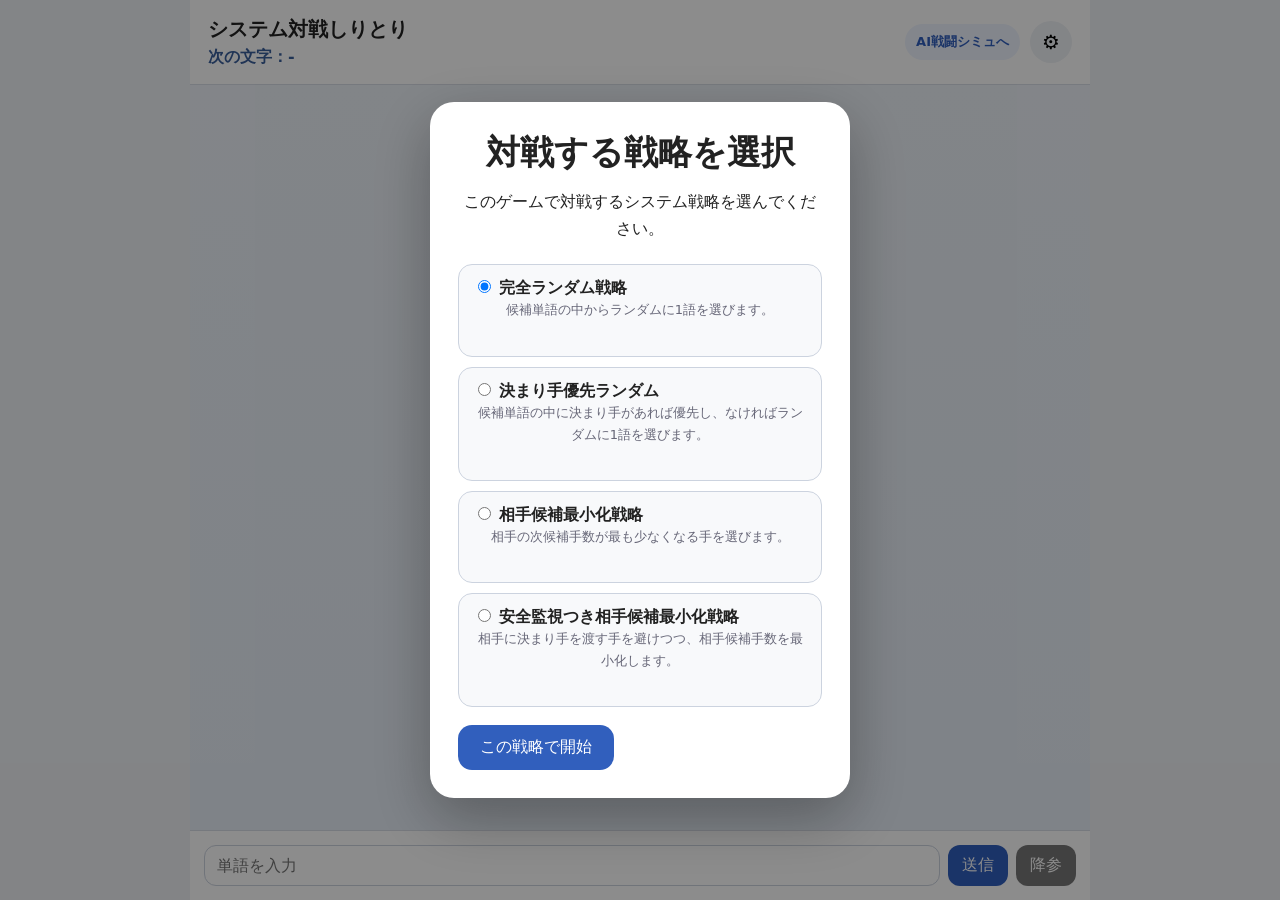
==== index.html @ b28f5e9c "しりとりアプリの作成" ====
<!DOCTYPE html>
<html lang="ja">
<head>
  <meta charset="UTF-8" />
  <meta name="viewport" content="width=device-width, initial-scale=1.0" />
  <title>システム対戦しりとり</title>
  <link rel="stylesheet" href="css/style.css" />
</head>

<body>
  <div class="app-shell">
<header class="app-header">
  <div>
    <h1>システム対戦しりとり</h1>
    <p id="requiredHeadLabel" class="required-head">次の文字：-</p>
  </div>

  <div class="header-actions">
    <a class="header-link" href="simulation.html">AI戦闘シミュへ</a>

    <button id="settingsButton" class="settings-button" type="button">
      ⚙
    </button>
  </div>
</header>

    <aside id="settingsPanel" class="settings-panel" hidden>
      <h2>設定</h2>

      <label class="setting-row">
        <span>濁音・半濁音</span>
        <select id="dakutenModeSelect">
          <option value="strict">厳密モード</option>
          <option value="loose">ゆるめモード</option>
        </select>
      </label>

      <p class="setting-note">
        ※ゲーム中に変更した場合、次のリトライから反映されます。
      </p>

      <label class="setting-row checkbox-row">
        <input id="debugModeCheckbox" type="checkbox" />
        <span>デバッグモード</span>
      </label>
    </aside>

    <main class="main-area">
      <section id="chatLog" class="chat-log" aria-label="チャット履歴"></section>

      <section id="debugPanel" class="debug-panel" hidden>
        <h2>デバッグ表示</h2>
        <div id="debugWarnings" class="debug-warnings"></div>
        <div id="debugInfo" class="debug-info"></div>
      </section>

      <form id="inputForm" class="input-area">
        <input
          id="wordInput"
          type="text"
          autocomplete="off"
          placeholder="単語を入力"
        />
        <button id="sendButton" type="submit">送信</button>
        <button id="surrenderButton" type="button">降参</button>
      </form>
    </main>
  </div>

  <div id="resultModal" class="modal-backdrop" hidden>
    <div class="modal-card">
      <h2 id="resultTitle">勝敗</h2>
      <p id="resultMessage"></p>
      <button id="retryButton" type="button">リトライ</button>
    </div>
  </div>


    <div id="strategyModal" class="modal-backdrop">
    <div class="modal-card strategy-modal-card">
      <h2>対戦する戦略を選択</h2>
      <p>このゲームで対戦するシステム戦略を選んでください。</p>

      <div id="strategyList" class="strategy-list"></div>

      <button id="startWithStrategyButton" type="button" disabled>
        この戦略で開始
      </button>
    </div>
  </div>


  <script src="js/app.js"></script>
  <script src="js/wordlist.js"></script>
  <script src="js/settings.js"></script>
  <script src="js/rules.js"></script>
 
  <script src="js/strategy/random.js"></script>
  <script src="js/strategy/random_v2.js"></script>
  <script src="js/strategy/minimize_opponent.js"></script>
  <script src="js/strategy/safe_minimize_opponent.js"></script>


  <script src="js/ui.js"></script>
  <script src="js/debug.js"></script>
  <script src="js/game.js"></script>
  <script src="js/main.js"></script>
</body>
</html>
---- css/style.css ----
* {
  box-sizing: border-box;
}

body {
  margin: 0;
  font-family:
    system-ui,
    -apple-system,
    BlinkMacSystemFont,
    "Segoe UI",
    sans-serif;
  background: #eef1f5;
  color: #222;
}

button,
input,
select {
  font: inherit;
}

button {
  cursor: pointer;
}

.app-shell {
  max-width: 900px;
  height: 100vh;
  margin: 0 auto;
  display: flex;
  flex-direction: column;
  background: #f8f9fb;
  position: relative;
  overflow: hidden;
}

.app-header {
  display: flex;
  justify-content: space-between;
  align-items: center;
  padding: 16px 18px;
  background: #ffffff;
  border-bottom: 1px solid #d8dde6;
  z-index: 2;
}

.app-header h1 {
  font-size: 20px;
  margin: 0 0 4px;
}

.required-head {
  margin: 0;
  font-weight: 700;
  color: #3a5f9b;
}

.settings-button {
  width: 42px;
  height: 42px;
  border: none;
  border-radius: 50%;
  background: #eef1f5;
  font-size: 20px;
}

.settings-button:hover {
  background: #dde4ef;
}

.settings-panel {
  position: absolute;
  top: 70px;
  right: 16px;
  width: 280px;
  padding: 16px;
  background: #ffffff;
  border: 1px solid #d8dde6;
  border-radius: 16px;
  box-shadow: 0 10px 30px rgba(0, 0, 0, 0.14);
  z-index: 5;
}

.settings-panel h2 {
  margin: 0 0 12px;
  font-size: 18px;
}

.setting-row {
  display: flex;
  justify-content: space-between;
  gap: 12px;
  align-items: center;
  margin-bottom: 12px;
}

.setting-row select {
  max-width: 150px;
}

.checkbox-row {
  justify-content: flex-start;
}

.setting-note {
  margin: 0 0 12px;
  font-size: 12px;
  color: #667;
  line-height: 1.5;
}

.main-area {
  flex: 1;
  min-height: 0;
  display: flex;
  flex-direction: column;
}

.chat-log {
  flex: 1;
  overflow-y: auto;
  padding: 20px 16px;
  background: linear-gradient(#edf2f8, #e7eef7);
}

.chat-row {
  display: flex;
  margin-bottom: 10px;
}

.chat-row.user {
  justify-content: flex-end;
}

.chat-row.system,
.chat-row.notice {
  justify-content: flex-start;
}

.chat-bubble {
  max-width: min(76%, 560px);
  padding: 10px 14px;
  border-radius: 18px;
  line-height: 1.6;
  word-break: break-word;
  box-shadow: 0 2px 5px rgba(0, 0, 0, 0.08);
}

.chat-row.user .chat-bubble {
  background: #6aa8ff;
  color: #fff;
  border-bottom-right-radius: 4px;
}

.chat-row.system .chat-bubble {
  background: #eeeeee;
  color: #222;
  border-bottom-left-radius: 4px;
}

.chat-row.notice .chat-bubble {
  background: #ffffff;
  color: #445;
  border-radius: 14px;
  font-size: 14px;
  border: 1px solid #d8dde6;
}

.game-divider {
  text-align: center;
  margin: 16px 0;
  color: #667;
  font-size: 13px;
}

.input-area {
  display: flex;
  gap: 8px;
  padding: 14px;
  background: #ffffff;
  border-top: 1px solid #d8dde6;
}

.input-area input {
  flex: 1;
  min-width: 0;
  padding: 10px 12px;
  border: 1px solid #ccd3df;
  border-radius: 12px;
}

.input-area button {
  padding: 10px 14px;
  border: none;
  border-radius: 12px;
  background: #315fbd;
  color: #fff;
}

.input-area button:hover {
  background: #244c9b;
}

#surrenderButton {
  background: #777;
}

#surrenderButton:hover {
  background: #555;
}

.input-area input:disabled,
.input-area button:disabled {
  opacity: 0.55;
  cursor: not-allowed;
}

.debug-panel {
  max-height: 260px;
  overflow-y: auto;
  padding: 12px 16px;
  background: #fffbea;
  border-top: 1px solid #e2d69a;
  font-size: 13px;
}

.debug-panel h2 {
  margin: 0 0 8px;
  font-size: 16px;
}

.debug-warnings {
  color: #a33;
  margin-bottom: 10px;
}

.debug-info ul {
  margin: 6px 0 10px 20px;
  padding: 0;
}

.debug-info code {
  background: #f1ead2;
  padding: 1px 4px;
  border-radius: 4px;
}

.checkmate {
  font-weight: 700;
  color: #b10000;
}

.modal-backdrop {
  position: fixed;
  inset: 0;
  display: grid;
  place-items: center;
  background: rgba(0, 0, 0, 0.45);
  z-index: 20;
}

.modal-card {
  width: min(90vw, 420px);
  padding: 28px;
  background: #ffffff;
  border-radius: 24px;
  text-align: center;
  box-shadow: 0 20px 60px rgba(0, 0, 0, 0.3);
}

.modal-card h2 {
  margin: 0 0 12px;
  font-size: 34px;
}

.modal-card p {
  margin: 0 0 22px;
  line-height: 1.7;
}

.modal-card button {
  padding: 12px 22px;
  border: none;
  border-radius: 14px;
  background: #315fbd;
  color: #fff;
}

[hidden] {
  display: none !important;
}

.strategy-modal-card {
  text-align: left;
}

.strategy-modal-card h2,
.strategy-modal-card p {
  text-align: center;
}

.strategy-list {
  display: grid;
  gap: 10px;
  margin: 18px 0;
}

.strategy-option {
  display: block;
  padding: 12px 14px;
  border: 1px solid #ccd3df;
  border-radius: 14px;
  background: #f8f9fb;
  cursor: pointer;
}

.strategy-option:hover {
  background: #eef4ff;
}

.strategy-option input {
  margin-right: 8px;
}

.strategy-name {
  font-weight: 700;
}

.strategy-description {
  margin: 4px 0 0 24px;
  font-size: 13px;
  color: #667;
  line-height: 1.5;
}

.simulation-shell {
  max-width: 1200px;
  min-height: 100vh;
  margin: 0 auto;
  background: #f8f9fb;
}

.simulation-header {
  display: flex;
  justify-content: space-between;
  gap: 20px;
  align-items: center;
  padding: 22px 24px;
  background: #ffffff;
  border-bottom: 1px solid #d8dde6;
}

.simulation-header h1 {
  margin: 0 0 6px;
  font-size: 24px;
}

.simulation-header p {
  margin: 0;
  color: #667;
  line-height: 1.6;
}

.simulation-link {
  white-space: nowrap;
  color: #315fbd;
  text-decoration: none;
  font-weight: 700;
}

.simulation-main {
  display: grid;
  gap: 18px;
  padding: 20px;
}

.simulation-panel {
  background: #ffffff;
  border: 1px solid #d8dde6;
  border-radius: 18px;
  padding: 18px;
  box-shadow: 0 6px 16px rgba(0, 0, 0, 0.06);
}

.simulation-panel h2 {
  margin: 0 0 14px;
  font-size: 20px;
}

.simulation-controls {
  display: grid;
  grid-template-columns: repeat(auto-fit, minmax(220px, 1fr));
  gap: 14px;
  margin-bottom: 16px;
}

.simulation-controls label {
  display: grid;
  gap: 6px;
}

.simulation-controls select,
.simulation-controls input[type="number"] {
  width: 100%;
  padding: 9px 10px;
  border: 1px solid #ccd3df;
  border-radius: 10px;
  background: #fff;
}

.simulation-checkbox {
  display: flex !important;
  grid-template-columns: none !important;
  flex-direction: row;
  align-items: center;
  gap: 8px !important;
}

#runSimulationButton {
  padding: 11px 18px;
  border: none;
  border-radius: 12px;
  background: #315fbd;
  color: #fff;
}

#runSimulationButton:hover {
  background: #244c9b;
}

.simulation-status {
  margin: 12px 0 0;
  color: #667;
}

.simulation-results {
  overflow-x: auto;
}

.simulation-table {
  width: 100%;
  border-collapse: collapse;
  margin: 10px 0 18px;
  font-size: 14px;
}

.simulation-table th,
.simulation-table td {
  border: 1px solid #d8dde6;
  padding: 8px 10px;
  text-align: left;
}

.simulation-table th {
  background: #eef1f5;
}

.simulation-cards {
  display: grid;
  grid-template-columns: repeat(auto-fit, minmax(160px, 1fr));
  gap: 12px;
  margin-bottom: 14px;
}

.simulation-card {
  padding: 14px;
  background: #f4f7fb;
  border: 1px solid #d8dde6;
  border-radius: 14px;
}

.simulation-card-title {
  font-size: 13px;
  color: #667;
  margin-bottom: 4px;
}

.simulation-card-value {
  font-size: 22px;
  font-weight: 800;
}

.sample-logs {
  white-space: pre-wrap;
  overflow-x: auto;
  padding: 14px;
  background: #1f2937;
  color: #f9fafb;
  border-radius: 14px;
  line-height: 1.6;
  max-height: 420px;
}

.header-actions {
  display: flex;
  align-items: center;
  gap: 10px;
}

.header-link {
  display: inline-flex;
  align-items: center;
  min-height: 36px;
  padding: 7px 11px;
  border-radius: 999px;
  background: #eef4ff;
  color: #315fbd;
  text-decoration: none;
  font-size: 13px;
  font-weight: 700;
  white-space: nowrap;
}

.header-link:hover {
  background: #dfeaff;
}
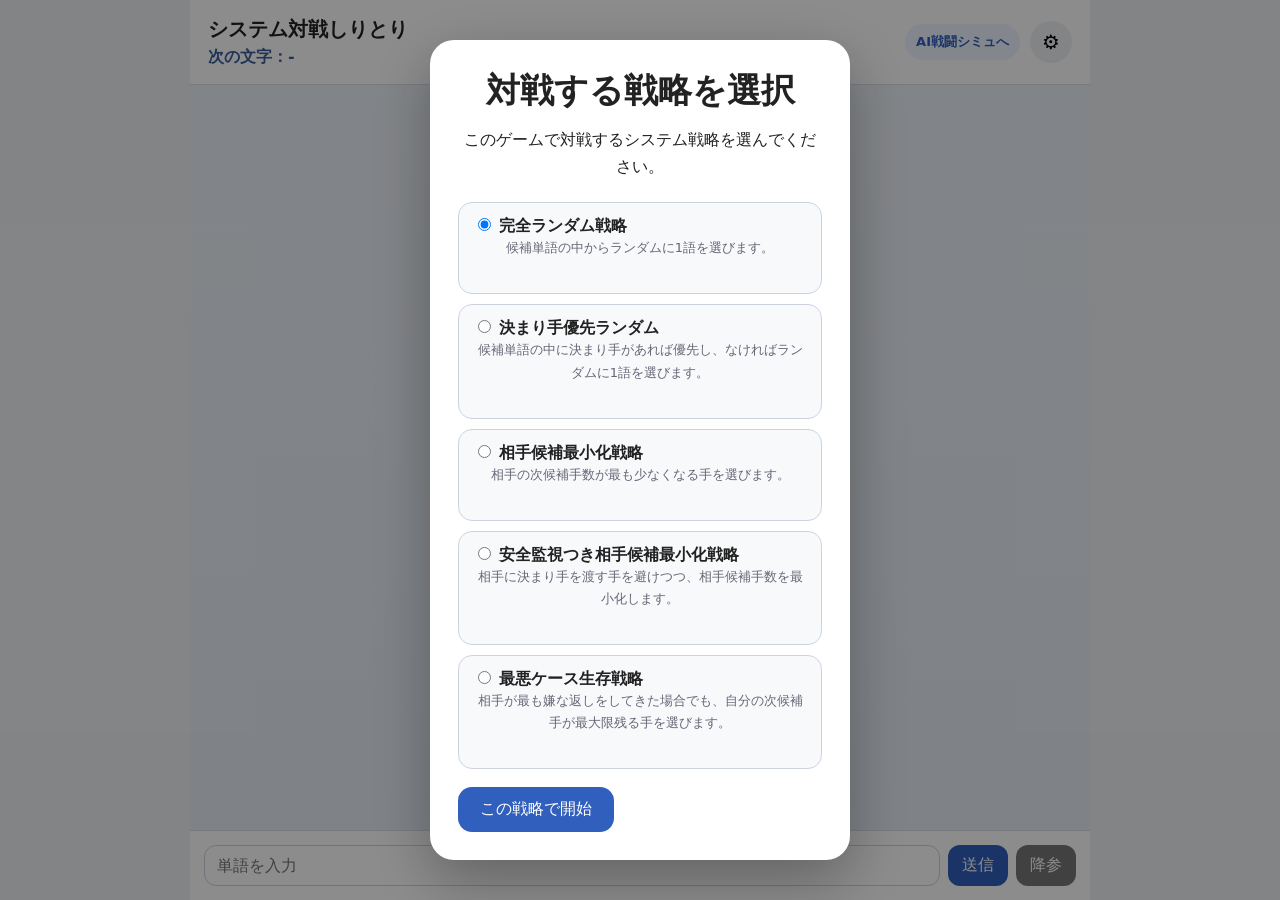
==== commit 7185028e: "最悪ケース生存戦略を追加しました" ====
--- a/index.html
+++ b/index.html
@@ -99,6 +99,7 @@
   <script src="js/strategy/random_v2.js"></script>
   <script src="js/strategy/minimize_opponent.js"></script>
   <script src="js/strategy/safe_minimize_opponent.js"></script>
+  <script src="js/strategy/worst_case_survival.js"></script>
 
 
   <script src="js/ui.js"></script>
--- a/css/style.css
+++ b/css/style.css
@@ -514,4 +514,23 @@
 
 .header-link:hover {
   background: #dfeaff;
+}
+
+.progress-wrap {
+  display: flex;
+  align-items: center;
+  gap: 10px;
+  margin-top: 12px;
+}
+
+.progress-wrap progress {
+  flex: 1;
+  height: 18px;
+}
+
+#simulationProgressText {
+  min-width: 52px;
+  text-align: right;
+  font-weight: 700;
+  color: #445;
 }
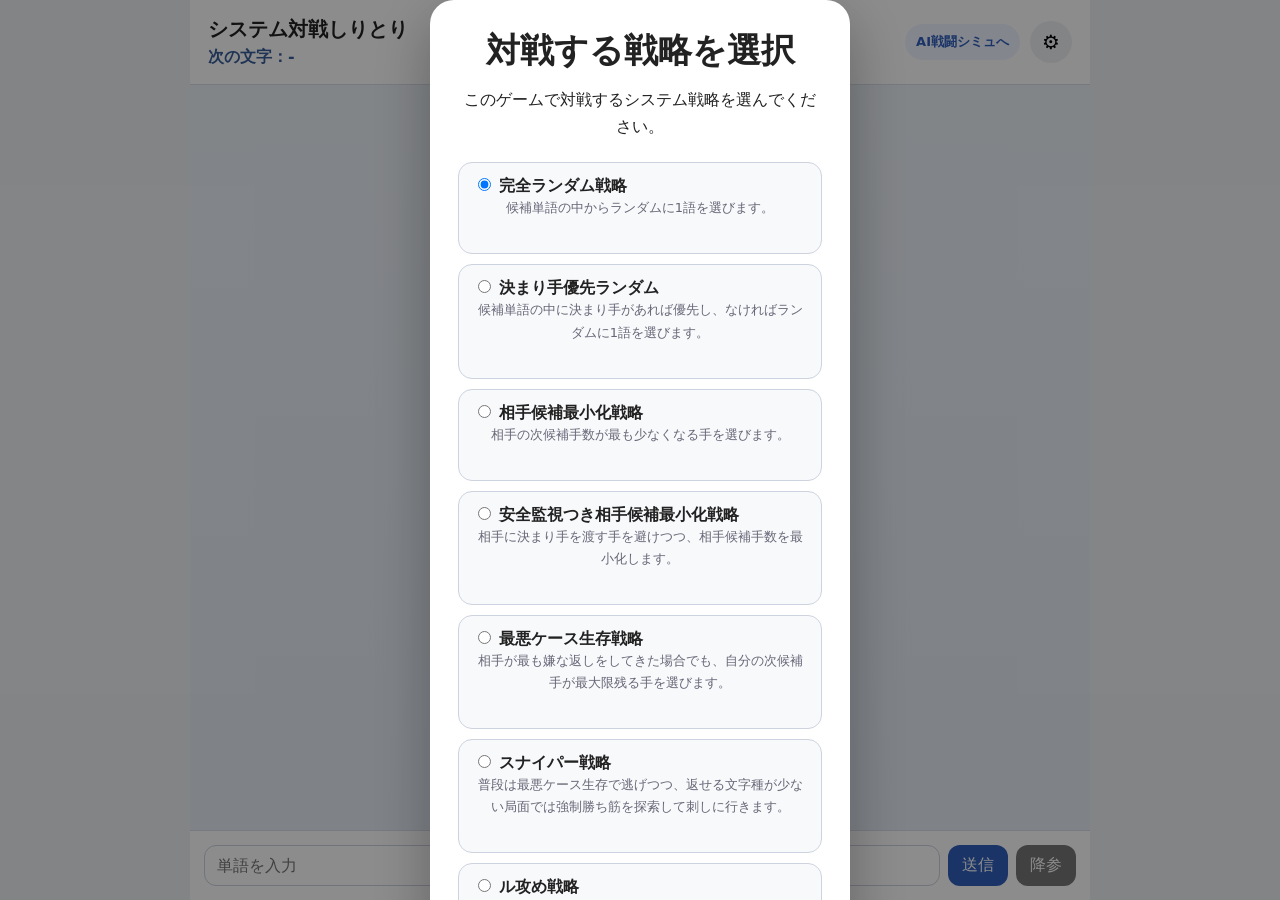
==== commit 382af222: "戦略の追加，シミュレーションの統計の項目追加" ====
--- a/index.html
+++ b/index.html
@@ -100,6 +100,9 @@
   <script src="js/strategy/minimize_opponent.js"></script>
   <script src="js/strategy/safe_minimize_opponent.js"></script>
   <script src="js/strategy/worst_case_survival.js"></script>
+  <script src="js/strategy/sniper.js"></script>
+  <script src="js/strategy/target_head_attack.js"></script>
+  <script src="js/strategy/adaptive_head_attack.js"></script>
 
 
   <script src="js/ui.js"></script>
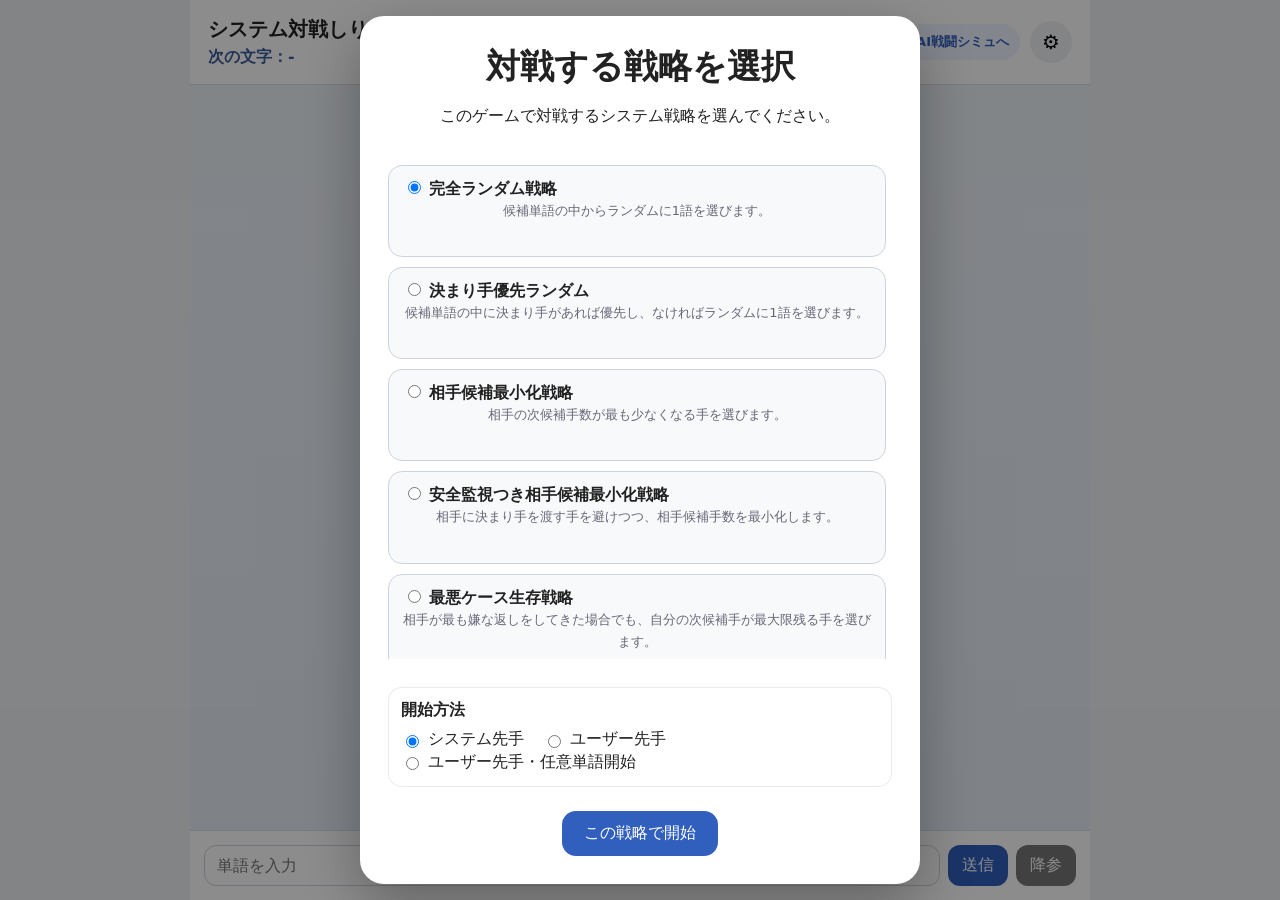
==== commit e7631956: "対戦モードで先手後手入れ替え可能にしました。" ====
--- a/index.html
+++ b/index.html
@@ -82,7 +82,24 @@
       <p>このゲームで対戦するシステム戦略を選んでください。</p>
 
       <div id="strategyList" class="strategy-list"></div>
+      <div class="first-player-box">
+      <div class="first-player-title">開始方法</div>
 
+      <label class="first-player-option">
+        <input type="radio" name="startMode" value="systemFirst" checked>
+        システム先手
+      </label>
+
+      <label class="first-player-option">
+        <input type="radio" name="startMode" value="userFirst">
+        ユーザー先手
+      </label>
+
+      <label class="first-player-option">
+        <input type="radio" name="startMode" value="userFreeFirst">
+        ユーザー先手・任意単語開始
+      </label>
+    </div>
       <button id="startWithStrategyButton" type="button" disabled>
         この戦略で開始
       </button>
--- a/css/style.css
+++ b/css/style.css
@@ -533,4 +533,68 @@
   text-align: right;
   font-weight: 700;
   color: #445;
+}
+
+/* 戦略選択モーダル：戦略が増えても決定ボタンが画面外に出ないようにする */
+.strategy-modal-card {
+  width: min(92vw, 560px);
+  max-height: calc(100vh - 32px);
+  display: flex;
+  flex-direction: column;
+  overflow: hidden;
+}
+
+.strategy-modal-card h2,
+.strategy-modal-card > p {
+  flex: 0 0 auto;
+}
+
+.strategy-list {
+  flex: 1 1 auto;
+  min-height: 0;
+  overflow-y: auto;
+  margin: 14px 0;
+  padding-right: 6px;
+}
+
+#startWithStrategyButton {
+  flex: 0 0 auto;
+  align-self: center;
+  margin-top: 10px;
+}
+
+@media (max-height: 620px) {
+  .strategy-modal-card {
+    padding: 18px;
+  }
+
+  .strategy-description {
+    font-size: 12px;
+    line-height: 1.35;
+  }
+
+  .strategy-option {
+    padding: 9px 11px;
+  }
+}
+
+.first-player-box {
+  margin: 14px 0;
+  padding: 12px;
+  border-radius: 14px;
+  background: rgba(255, 255, 255, 0.72);
+  border: 1px solid rgba(0, 0, 0, 0.08);
+}
+
+.first-player-title {
+  font-weight: 700;
+  margin-bottom: 8px;
+}
+
+.first-player-option {
+  display: inline-flex;
+  align-items: center;
+  gap: 6px;
+  margin-right: 14px;
+  cursor: pointer;
 }
